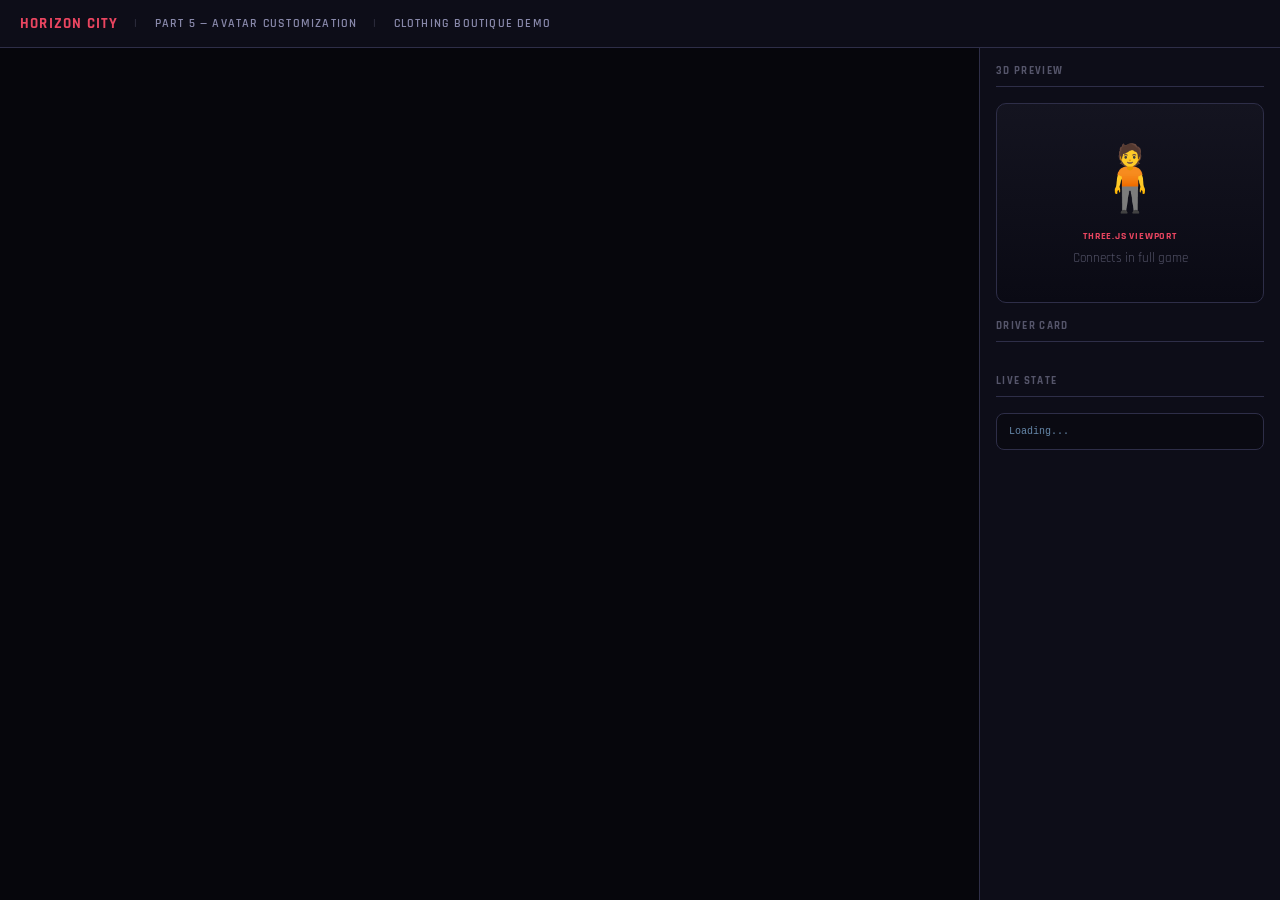
==== demo.html @ 3316817a "Add files via upload" ====
<!DOCTYPE html>
<html lang="en">
<head>
  <meta charset="UTF-8">
  <meta name="viewport" content="width=device-width, initial-scale=1.0">
  <title>Horizon City — Part 5: Avatar Customization Demo</title>
  <link rel="preconnect" href="https://fonts.googleapis.com">
  <link rel="preconnect" href="https://fonts.gstatic.com" crossorigin>
  <link href="https://fonts.googleapis.com/css2?family=Rajdhani:wght@400;500;600;700&display=swap" rel="stylesheet">
  <link rel="stylesheet" href="../css/avatar.css">
  <style>
    *, *::before, *::after { box-sizing: border-box; margin: 0; padding: 0; }
    html, body {
      background: #06060c;
      height: 100%;
      font-family: 'Rajdhani', sans-serif;
      color: #f0f0f8;
    }
    body {
      display: grid;
      grid-template-columns: 1fr 300px;
      grid-template-rows: 48px 1fr;
      height: 100vh;
      overflow: hidden;
    }

    /* Top bar */
    .topbar {
      grid-column: 1 / 3;
      background: #0d0d18;
      border-bottom: 1px solid #2e2e48;
      display: flex;
      align-items: center;
      gap: 16px;
      padding: 0 20px;
      font-size: 12px;
      font-weight: 600;
      letter-spacing: 0.1em;
      text-transform: uppercase;
      color: #8888aa;
    }
    .topbar-logo { color: #e94560; font-size: 15px; font-weight: 700; }
    .topbar-sep { opacity: 0.3; }

    /* Boutique panel */
    #boutique-container {
      grid-column: 1;
      grid-row: 2;
      overflow: hidden;
      border-right: 1px solid #2e2e48;
    }

    /* Sidebar preview */
    .preview-sidebar {
      grid-column: 2;
      grid-row: 2;
      background: #0d0d18;
      display: flex;
      flex-direction: column;
      padding: 16px;
      gap: 16px;
      overflow-y: auto;
    }
    .preview-sidebar h3 {
      font-size: 11px;
      font-weight: 700;
      letter-spacing: 0.12em;
      text-transform: uppercase;
      color: #55556a;
      border-bottom: 1px solid #2e2e48;
      padding-bottom: 8px;
    }

    /* 3D viewport placeholder */
    .avatar-viewport {
      background: linear-gradient(180deg, #141420 0%, #0a0a14 100%);
      border: 1px solid #2e2e48;
      border-radius: 10px;
      height: 200px;
      display: flex;
      flex-direction: column;
      align-items: center;
      justify-content: center;
      gap: 8px;
      color: #55556a;
      font-size: 13px;
      text-align: center;
    }
    .avatar-viewport .figure { font-size: 64px; }
    .viewport-label {
      font-size: 10px;
      letter-spacing: 0.08em;
      text-transform: uppercase;
      color: #e94560;
      font-weight: 700;
    }

    /* State dump */
    #state-dump {
      background: #0a0a12;
      border: 1px solid #2e2e48;
      border-radius: 8px;
      color: #6688aa;
      font-family: 'Courier New', monospace;
      font-size: 10px;
      line-height: 1.5;
      max-height: 300px;
      overflow-y: auto;
      padding: 10px 12px;
      white-space: pre-wrap;
      word-break: break-all;
    }

    /* Driver card preview in sidebar */
    #dc-preview-sidebar .driver-card { width: 100%; }
  </style>
</head>
<body>

  <div class="topbar">
    <span class="topbar-logo">HORIZON CITY</span>
    <span class="topbar-sep">|</span>
    <span>Part 5 — Avatar Customization</span>
    <span class="topbar-sep">|</span>
    <span>Clothing Boutique Demo</span>
  </div>

  <div id="boutique-container"></div>

  <div class="preview-sidebar">
    <h3>3D Preview</h3>
    <div class="avatar-viewport">
      <div class="figure">🧍</div>
      <div class="viewport-label">Three.js Viewport</div>
      <div>Connects in full game</div>
    </div>

    <h3>Driver Card</h3>
    <div id="dc-preview-sidebar"></div>

    <h3>Live State</h3>
    <div id="state-dump">Loading...</div>
  </div>

  <!-- Load as ES modules -->
  <script type="module">
    import { AvatarUI }      from './AvatarUI.js';
    import { renderDriverCard } from './DriverCard.js';
    import { avatarSystem }  from './AvatarSystem.js';

    // Mount boutique UI
    const boutique = new AvatarUI({
      container: document.getElementById('boutique-container'),
      onClose: () => console.log('Close requested'),
      onPreview: (state) => {
        // Update sidebar driver card
        renderDriverCard(document.getElementById('dc-preview-sidebar'));
        // Update state dump
        const dump = {
          name:       state.driverName,
          pronouns:   state.pronouns,
          bodyType:   state.bodyType,
          skin:       state.skinTone,
          hair:       `${state.hairStyle} / ${state.hairColor}`,
          equipped:   state.equipped,
          stickers:   state.activeStickers,
          outfits:    state.outfitSlots.filter(Boolean).length + ' saved',
        };
        document.getElementById('state-dump').textContent =
          JSON.stringify(dump, null, 2);
      },
    });

    // Initial render
    renderDriverCard(document.getElementById('dc-preview-sidebar'));
    const s = avatarSystem.state;
    document.getElementById('state-dump').textContent =
      JSON.stringify({ name: s.driverName, equipped: s.equipped }, null, 2);
  </script>

</body>
</html>
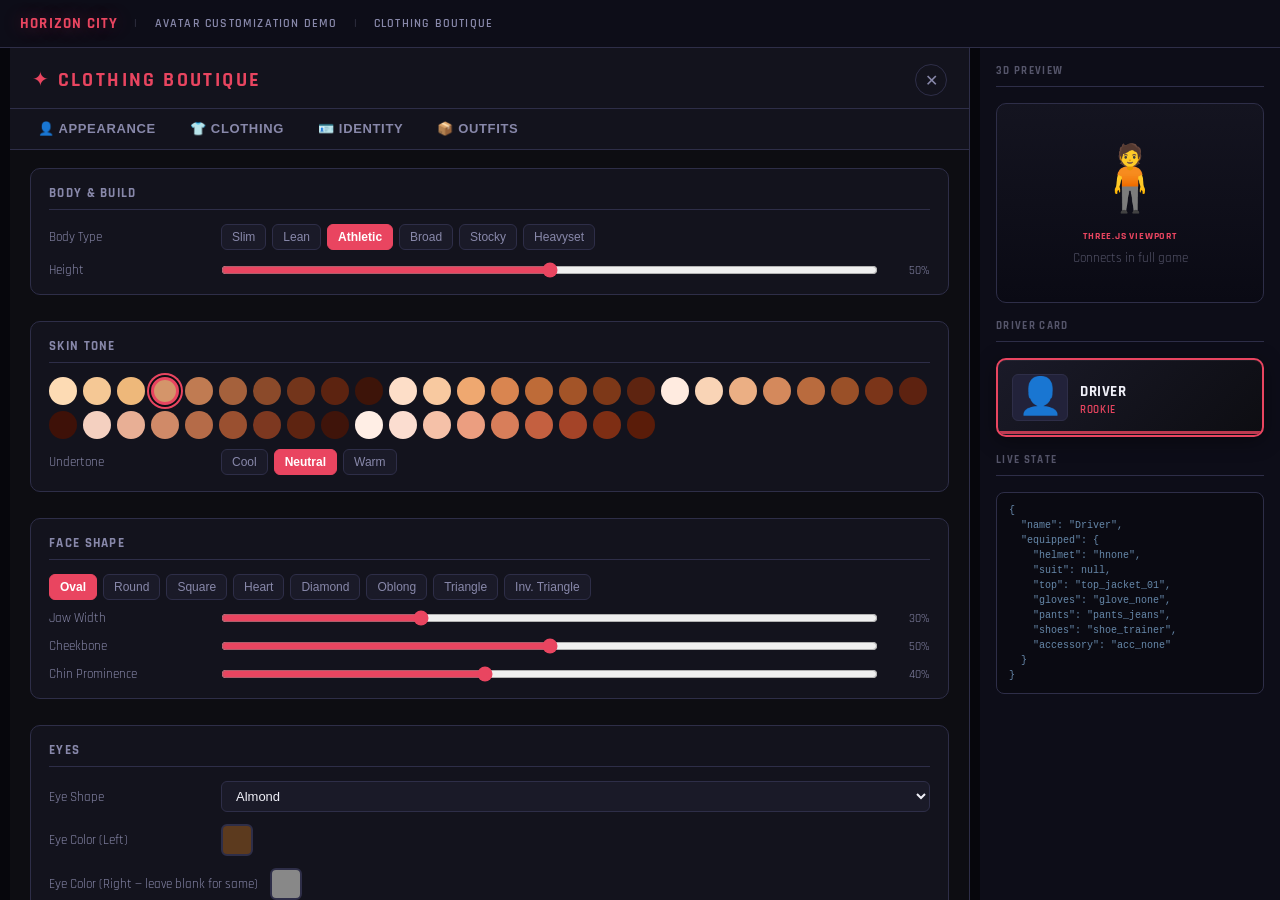
==== commit df7800a8: "connect to html" ====
--- a/demo.html
+++ b/demo.html
@@ -3,11 +3,12 @@
 <head>
   <meta charset="UTF-8">
   <meta name="viewport" content="width=device-width, initial-scale=1.0">
-  <title>Horizon City — Part 5: Avatar Customization Demo</title>
+  <title>Horizon City — Avatar Customization Demo</title>
   <link rel="preconnect" href="https://fonts.googleapis.com">
   <link rel="preconnect" href="https://fonts.gstatic.com" crossorigin>
   <link href="https://fonts.googleapis.com/css2?family=Rajdhani:wght@400;500;600;700&display=swap" rel="stylesheet">
-  <link rel="stylesheet" href="../css/avatar.css">
+  <!-- FIXED: was ../css/avatar.css — paths are relative to the root folder -->
+  <link rel="stylesheet" href="css/avatar.css">
   <style>
     *, *::before, *::after { box-sizing: border-box; margin: 0; padding: 0; }
     html, body {
@@ -39,8 +40,8 @@
       text-transform: uppercase;
       color: #8888aa;
     }
-    .topbar-logo { color: #e94560; font-size: 15px; font-weight: 700; }
-    .topbar-sep { opacity: 0.3; }
+    .topbar-logo { color: #e94560; font-size: 15px; font-weight: 700; text-shadow: 0 0 18px rgba(233,69,96,0.4); }
+    .topbar-sep  { opacity: 0.3; }
 
     /* Boutique panel */
     #boutique-container {
@@ -111,18 +112,45 @@
       word-break: break-all;
     }
 
-    /* Driver card preview in sidebar */
     #dc-preview-sidebar .driver-card { width: 100%; }
+
+    /* Error banner shown if modules fail to load */
+    #demo-error {
+      display: none;
+      position: fixed;
+      inset: 0;
+      background: #06060c;
+      color: #e94560;
+      font-family: 'Rajdhani', sans-serif;
+      font-size: 14px;
+      display: flex;
+      flex-direction: column;
+      align-items: center;
+      justify-content: center;
+      gap: 12px;
+      text-align: center;
+      padding: 40px;
+      z-index: 999;
+    }
+    #demo-error h2 { font-size: 24px; }
+    #demo-error code {
+      background: #0d0d18;
+      border: 1px solid #2e2e48;
+      border-radius: 6px;
+      padding: 8px 16px;
+      color: #8888aa;
+      font-size: 12px;
+    }
   </style>
 </head>
 <body>
 
   <div class="topbar">
-    <span class="topbar-logo">HORIZON CITY</span>
+    <span class="topbar-logo">Horizon City</span>
     <span class="topbar-sep">|</span>
-    <span>Part 5 — Avatar Customization</span>
+    <span>Avatar Customization Demo</span>
     <span class="topbar-sep">|</span>
-    <span>Clothing Boutique Demo</span>
+    <span>Clothing Boutique</span>
   </div>
 
   <div id="boutique-container"></div>
@@ -139,32 +167,48 @@
     <div id="dc-preview-sidebar"></div>
 
     <h3>Live State</h3>
-    <div id="state-dump">Loading...</div>
+    <div id="state-dump">Loading…</div>
   </div>
 
-  <!-- Load as ES modules -->
+  <!--
+    FIXED IMPORTS — all paths are now relative to the root car-game-deploy folder.
+    Original demo had ./AvatarUI.js etc. which broke when served from this directory.
+  -->
   <script type="module">
-    import { AvatarUI }      from './AvatarUI.js';
-    import { renderDriverCard } from './DriverCard.js';
-    import { avatarSystem }  from './AvatarSystem.js';
+    // Wrap in try/catch so a missing file shows a human-readable error
+    let AvatarUI, renderDriverCard, avatarSystem;
+    try {
+      // FIXED: was ./AvatarUI.js  — correct path is ./js/ui/AvatarUI.js
+      ({ AvatarUI }          = await import('./js/ui/AvatarUI.js'));
+      // FIXED: was ./DriverCard.js
+      ({ renderDriverCard }  = await import('./js/ui/DriverCard.js'));
+      // FIXED: was ./AvatarSystem.js
+      ({ avatarSystem }      = await import('./js/avatar/AvatarSystem.js'));
+    } catch (err) {
+      console.error('[demo] Module load failed:', err);
+      document.getElementById('state-dump').textContent =
+        '⚠ Module load error — see browser console.\n\n' + err.message;
+      throw err; // stop execution
+    }
 
     // Mount boutique UI
     const boutique = new AvatarUI({
       container: document.getElementById('boutique-container'),
-      onClose: () => console.log('Close requested'),
+      onClose:   () => console.log('[demo] Close requested'),
       onPreview: (state) => {
         // Update sidebar driver card
         renderDriverCard(document.getElementById('dc-preview-sidebar'));
+
         // Update state dump
         const dump = {
-          name:       state.driverName,
-          pronouns:   state.pronouns,
-          bodyType:   state.bodyType,
-          skin:       state.skinTone,
-          hair:       `${state.hairStyle} / ${state.hairColor}`,
-          equipped:   state.equipped,
-          stickers:   state.activeStickers,
-          outfits:    state.outfitSlots.filter(Boolean).length + ' saved',
+          name:     state.driverName,
+          pronouns: state.pronouns,
+          bodyType: state.bodyType,
+          skin:     state.skinTone,
+          hair:     `${state.hairStyle} / ${state.hairColor}`,
+          equipped: state.equipped,
+          stickers: state.activeStickers,
+          outfits:  state.outfitSlots.filter(Boolean).length + ' saved',
         };
         document.getElementById('state-dump').textContent =
           JSON.stringify(dump, null, 2);
--- a/css/avatar.css
+++ b/css/avatar.css
@@ -0,0 +1,839 @@
+/* ============================================================
+   PART 5 — Avatar Customization
+   avatar.css — Clothing Boutique, Driver Card, Colour Picker
+   ============================================================ */
+
+/* ── Design Tokens ──────────────────────────────────────────── */
+:root {
+  --av-bg:          #0d0d12;
+  --av-surface:     #13131d;
+  --av-surface2:    #1a1a28;
+  --av-surface3:    #22223a;
+  --av-border:      #2e2e48;
+  --av-accent:      #e94560;
+  --av-accent-dim:  #9b2e40;
+  --av-text:        #f0f0f8;
+  --av-text-dim:    #8888aa;
+  --av-text-muted:  #55556a;
+  --av-radius:      10px;
+  --av-radius-sm:   6px;
+  --av-transition:  0.18s ease;
+
+  --rarity-common:    #9e9e9e;
+  --rarity-rare:      #2196f3;
+  --rarity-epic:      #9c27b0;
+  --rarity-legendary: #ff9800;
+}
+
+/* ── Base panel ─────────────────────────────────────────────── */
+.avatar-ui {
+  position: relative;
+  display: flex;
+  flex-direction: column;
+  width: 100%;
+  height: 100%;
+  max-width: 960px;
+  margin: 0 auto;
+  background: var(--av-bg);
+  color: var(--av-text);
+  font-family: 'Rajdhani', 'Segoe UI', system-ui, sans-serif;
+  font-size: 15px;
+  overflow: hidden;
+}
+
+/* ── Header ─────────────────────────────────────────────────── */
+.avatar-ui__header {
+  display: flex;
+  align-items: center;
+  justify-content: space-between;
+  padding: 16px 22px 12px;
+  background: var(--av-surface);
+  border-bottom: 1px solid var(--av-border);
+  flex-shrink: 0;
+}
+
+.avatar-ui__header h2 {
+  font-size: 20px;
+  font-weight: 700;
+  letter-spacing: 0.12em;
+  color: var(--av-accent);
+  margin: 0;
+  text-transform: uppercase;
+}
+
+.avatar-ui__close {
+  background: none;
+  border: 1px solid var(--av-border);
+  color: var(--av-text-dim);
+  width: 32px; height: 32px;
+  border-radius: 50%;
+  cursor: pointer;
+  font-size: 16px;
+  transition: var(--av-transition);
+  display: flex; align-items: center; justify-content: center;
+}
+.avatar-ui__close:hover { background: var(--av-accent); border-color: var(--av-accent); color: #fff; }
+
+/* ── Tab bar ────────────────────────────────────────────────── */
+.avatar-ui__tabs {
+  display: flex;
+  gap: 2px;
+  background: var(--av-surface);
+  border-bottom: 1px solid var(--av-border);
+  padding: 0 12px;
+  flex-shrink: 0;
+}
+
+.avatar-ui__tab {
+  background: none;
+  border: none;
+  border-bottom: 3px solid transparent;
+  color: var(--av-text-dim);
+  cursor: pointer;
+  font-size: 13px;
+  font-weight: 600;
+  letter-spacing: 0.05em;
+  padding: 12px 16px 10px;
+  text-transform: uppercase;
+  transition: var(--av-transition);
+}
+.avatar-ui__tab:hover { color: var(--av-text); }
+.avatar-ui__tab.active {
+  color: var(--av-accent);
+  border-bottom-color: var(--av-accent);
+}
+
+/* ── Content area ───────────────────────────────────────────── */
+.avatar-ui__content {
+  flex: 1;
+  overflow-y: auto;
+  padding: 18px 20px;
+  scrollbar-width: thin;
+  scrollbar-color: var(--av-surface3) transparent;
+}
+.avatar-ui__content::-webkit-scrollbar { width: 6px; }
+.avatar-ui__content::-webkit-scrollbar-thumb { background: var(--av-surface3); border-radius: 3px; }
+
+/* ── Sections ───────────────────────────────────────────────── */
+.avatar-ui__section {
+  margin-bottom: 26px;
+  padding: 16px 18px;
+  background: var(--av-surface);
+  border: 1px solid var(--av-border);
+  border-radius: var(--av-radius);
+}
+
+.section-title {
+  font-size: 13px;
+  font-weight: 700;
+  letter-spacing: 0.1em;
+  text-transform: uppercase;
+  color: var(--av-text-dim);
+  margin: 0 0 14px;
+  padding-bottom: 8px;
+  border-bottom: 1px solid var(--av-border);
+}
+
+/* ── Form rows ──────────────────────────────────────────────── */
+.form-row {
+  display: flex;
+  align-items: center;
+  gap: 12px;
+  margin-bottom: 12px;
+  flex-wrap: wrap;
+}
+.form-row label {
+  font-size: 13px;
+  color: var(--av-text-dim);
+  min-width: 160px;
+  flex-shrink: 0;
+}
+.form-row:last-child { margin-bottom: 0; }
+
+/* Sliders */
+.slider-row input[type=range] {
+  flex: 1;
+  min-width: 100px;
+  accent-color: var(--av-accent);
+  cursor: pointer;
+}
+.slider-value {
+  font-size: 12px;
+  color: var(--av-text-dim);
+  min-width: 40px;
+  text-align: right;
+}
+
+/* Select */
+.form-select {
+  background: var(--av-surface2);
+  border: 1px solid var(--av-border);
+  color: var(--av-text);
+  border-radius: var(--av-radius-sm);
+  padding: 6px 10px;
+  font-size: 13px;
+  cursor: pointer;
+  flex: 1;
+  min-width: 120px;
+}
+.form-select:focus { outline: none; border-color: var(--av-accent); }
+
+/* Text input */
+.form-input {
+  background: var(--av-surface2);
+  border: 1px solid var(--av-border);
+  color: var(--av-text);
+  border-radius: var(--av-radius-sm);
+  padding: 6px 10px;
+  font-size: 14px;
+  flex: 1;
+}
+.form-input:focus { outline: none; border-color: var(--av-accent); }
+
+/* Radio buttons (inline) */
+.radio-group {
+  display: flex;
+  flex-wrap: wrap;
+  gap: 6px;
+}
+.radio-btn {
+  background: var(--av-surface2);
+  border: 1px solid var(--av-border);
+  border-radius: var(--av-radius-sm);
+  color: var(--av-text-dim);
+  cursor: pointer;
+  font-size: 12px;
+  padding: 5px 10px;
+  transition: var(--av-transition);
+}
+.radio-btn:hover { border-color: var(--av-accent-dim); color: var(--av-text); }
+.radio-btn.active {
+  background: var(--av-accent);
+  border-color: var(--av-accent);
+  color: #fff;
+  font-weight: 600;
+}
+
+/* Radio grid (larger options, e.g. hair styles) */
+.radio-grid {
+  display: flex;
+  flex-wrap: wrap;
+  gap: 6px;
+  margin-bottom: 10px;
+}
+.radio-grid-btn {
+  background: var(--av-surface2);
+  border: 1px solid var(--av-border);
+  border-radius: var(--av-radius-sm);
+  color: var(--av-text-dim);
+  cursor: pointer;
+  font-size: 12px;
+  padding: 5px 10px;
+  transition: var(--av-transition);
+}
+.radio-grid-btn:hover { border-color: var(--av-accent-dim); color: var(--av-text); }
+.radio-grid-btn.active {
+  background: var(--av-accent);
+  border-color: var(--av-accent);
+  color: #fff;
+  font-weight: 600;
+}
+
+/* Skin swatch grid */
+.swatch-grid {
+  display: flex;
+  flex-wrap: wrap;
+  gap: 6px;
+  margin-bottom: 10px;
+}
+.skin-swatch {
+  width: 28px; height: 28px;
+  border-radius: 50%;
+  border: 3px solid transparent;
+  cursor: pointer;
+  transition: var(--av-transition);
+}
+.skin-swatch:hover { transform: scale(1.2); }
+.skin-swatch.active {
+  border-color: var(--av-accent);
+  box-shadow: 0 0 0 2px var(--av-bg), 0 0 0 4px var(--av-accent);
+}
+
+/* Colour swatch button */
+.color-swatch-btn {
+  width: 32px; height: 32px;
+  border-radius: var(--av-radius-sm);
+  border: 2px solid var(--av-border);
+  cursor: pointer;
+  transition: var(--av-transition);
+  flex-shrink: 0;
+}
+.color-swatch-btn:hover {
+  border-color: var(--av-accent);
+  transform: scale(1.1);
+}
+
+/* ── Clothing layout ─────────────────────────────────────────── */
+.avatar-ui__clothing-layout {
+  display: grid;
+  grid-template-columns: 200px 1fr;
+  gap: 16px;
+  height: 100%;
+}
+
+.avatar-ui__slot-sidebar {
+  display: flex;
+  flex-direction: column;
+  gap: 4px;
+  background: var(--av-surface);
+  border: 1px solid var(--av-border);
+  border-radius: var(--av-radius);
+  padding: 8px;
+  height: fit-content;
+}
+
+.avatar-ui__slot-btn {
+  background: none;
+  border: 1px solid transparent;
+  border-radius: var(--av-radius-sm);
+  color: var(--av-text-dim);
+  cursor: pointer;
+  display: grid;
+  grid-template-columns: 24px 1fr;
+  grid-template-rows: auto auto;
+  gap: 0 8px;
+  padding: 8px 10px;
+  text-align: left;
+  transition: var(--av-transition);
+}
+.avatar-ui__slot-btn:hover { background: var(--av-surface2); color: var(--av-text); }
+.avatar-ui__slot-btn.active {
+  background: var(--av-surface2);
+  border-color: var(--av-accent);
+  color: var(--av-text);
+}
+.slot-icon { grid-row: 1 / 3; font-size: 20px; display: flex; align-items: center; }
+.slot-name { font-size: 13px; font-weight: 600; text-transform: uppercase; letter-spacing: 0.05em; }
+.slot-equipped { font-size: 11px; color: var(--av-text-muted); }
+
+.avatar-ui__item-panel {
+  display: flex;
+  flex-direction: column;
+  gap: 16px;
+}
+
+/* Item grid */
+.avatar-ui__item-grid {
+  display: grid;
+  grid-template-columns: repeat(auto-fill, minmax(140px, 1fr));
+  gap: 10px;
+}
+
+.avatar-ui__item-card {
+  background: var(--av-surface);
+  border: 1px solid var(--av-border);
+  border-radius: var(--av-radius);
+  cursor: pointer;
+  display: flex;
+  flex-direction: column;
+  gap: 6px;
+  padding: 10px;
+  position: relative;
+  transition: var(--av-transition);
+  overflow: hidden;
+}
+.avatar-ui__item-card:hover { border-color: var(--av-accent-dim); transform: translateY(-2px); }
+.avatar-ui__item-card.equipped {
+  border-color: var(--av-accent);
+  box-shadow: 0 0 12px rgba(233,69,96,0.3);
+}
+.avatar-ui__item-card.locked { opacity: 0.5; cursor: default; }
+.avatar-ui__item-card.locked:hover { transform: none; border-color: var(--av-border); }
+
+.item-rarity {
+  height: 3px;
+  border-radius: 2px;
+  margin: -10px -10px 0;
+}
+.item-name {
+  font-size: 13px;
+  font-weight: 600;
+  color: var(--av-text);
+  margin-top: 6px;
+  line-height: 1.3;
+}
+.item-meta {
+  font-size: 11px;
+  color: var(--av-text-dim);
+}
+.item-action-btn {
+  background: var(--av-surface2);
+  border: 1px solid var(--av-border);
+  border-radius: var(--av-radius-sm);
+  color: var(--av-text);
+  cursor: pointer;
+  font-size: 11px;
+  font-weight: 600;
+  padding: 5px 8px;
+  transition: var(--av-transition);
+  margin-top: auto;
+  text-align: center;
+}
+.item-action-btn:hover:not(:disabled) {
+  background: var(--av-accent);
+  border-color: var(--av-accent);
+  color: #fff;
+}
+.item-action-btn:disabled {
+  opacity: 0.6;
+  cursor: default;
+  background: var(--av-surface3);
+}
+
+/* Colour zones */
+.avatar-ui__color-zones {
+  background: var(--av-surface);
+  border: 1px solid var(--av-border);
+  border-radius: var(--av-radius);
+  padding: 14px 16px;
+}
+.avatar-ui__color-zones h4 {
+  font-size: 13px;
+  font-weight: 700;
+  letter-spacing: 0.08em;
+  text-transform: uppercase;
+  color: var(--av-text-dim);
+  margin: 0 0 12px;
+}
+.color-zone-grid {
+  display: grid;
+  grid-template-columns: repeat(auto-fill, minmax(180px, 1fr));
+  gap: 10px;
+}
+.color-zone-row {
+  display: flex;
+  align-items: center;
+  justify-content: space-between;
+  background: var(--av-surface2);
+  border-radius: var(--av-radius-sm);
+  padding: 8px 10px;
+}
+.color-zone-row span {
+  font-size: 13px;
+  color: var(--av-text-dim);
+}
+
+/* ── Identity tab ─────────────────────────────────────────────── */
+.sticker-picker {
+  display: flex;
+  flex-wrap: wrap;
+  gap: 8px;
+}
+.sticker-btn {
+  background: var(--av-surface2);
+  border: 2px solid var(--av-border);
+  border-radius: 20px;
+  color: var(--av-text-dim);
+  cursor: pointer;
+  font-size: 13px;
+  padding: 5px 12px;
+  transition: var(--av-transition);
+}
+.sticker-btn:hover:not(.locked) { border-color: var(--av-accent-dim); color: var(--av-text); }
+.sticker-btn.active { background: var(--av-accent); border-color: var(--av-accent); color: #fff; }
+.sticker-btn.locked { opacity: 0.4; cursor: default; }
+
+/* Driver card preview */
+.driver-card-preview-wrap {
+  padding: 16px 18px;
+  background: var(--av-surface);
+  border: 1px solid var(--av-border);
+  border-radius: var(--av-radius);
+}
+.driver-card-preview-wrap h4 {
+  font-size: 13px; font-weight: 700; letter-spacing: 0.08em;
+  text-transform: uppercase; color: var(--av-text-dim);
+  margin: 0 0 14px;
+}
+
+/* ── Driver Card ──────────────────────────────────────────────── */
+.driver-card {
+  display: grid;
+  grid-template-columns: 56px 1fr;
+  grid-template-rows: auto auto auto;
+  gap: 0 12px;
+  padding: 14px;
+  border-radius: var(--av-radius);
+  border: 2px solid var(--card-accent, var(--av-accent));
+  position: relative;
+  overflow: hidden;
+  width: 260px;
+  background: var(--av-surface2);
+  box-shadow: 0 4px 20px rgba(0,0,0,0.4), inset 0 1px 0 rgba(255,255,255,0.05);
+}
+.driver-card--compact {
+  width: 200px;
+  padding: 10px;
+  grid-template-columns: 40px 1fr;
+}
+
+/* Background themes */
+.driver-card.theme-asphalt { background: linear-gradient(135deg, #1a1a28 0%, #0d0d12 100%); }
+.driver-card.theme-city    { background: linear-gradient(135deg, #0a1628 0%, #1a2a4a 60%, #0a0a18 100%); }
+.driver-card.theme-sunset  { background: linear-gradient(135deg, #2a1020 0%, #4a1a28 50%, #1a0a08 100%); }
+.driver-card.theme-neon    { background: linear-gradient(135deg, #0a0a1a 0%, #1a0a2a 60%, #0a1a2a 100%); }
+.driver-card.theme-gold    { background: linear-gradient(135deg, #1a1400 0%, #2a2000 60%, #0a0800 100%); }
+.driver-card.theme-carbon  { background: repeating-linear-gradient(45deg, #1a1a1a, #1a1a1a 3px, #141414 3px, #141414 6px); }
+.driver-card.theme-podium  { background: linear-gradient(135deg, #0a1a0a 0%, #1a2a1a 60%, #0a0a12 100%); }
+.driver-card.theme-legend  { background: linear-gradient(135deg, #1a1400 0%, #2a2410 50%, #1a1a2a 100%); }
+.driver-card.theme-dawn    { background: linear-gradient(135deg, #1a0a1a 0%, #2a1020 60%, #0a1020 100%); }
+.driver-card.theme-storm   { background: linear-gradient(135deg, #0a0a2a 0%, #1a1a3a 60%, #0a1420 100%); }
+
+.dc-flag {
+  grid-column: 2;
+  grid-row: 1;
+  display: flex;
+  justify-content: flex-end;
+  align-items: flex-start;
+  margin-bottom: 4px;
+}
+.dc-flag img { width: 24px; height: 18px; border-radius: 2px; }
+
+.dc-avatar {
+  grid-column: 1;
+  grid-row: 1 / 4;
+  display: flex;
+  align-items: center;
+  justify-content: center;
+  font-size: 36px;
+  background: var(--av-surface3);
+  border-radius: var(--av-radius-sm);
+  border: 1px solid var(--av-border);
+  position: relative;
+}
+.driver-card--compact .dc-avatar { font-size: 26px; }
+
+.dc-level {
+  position: absolute;
+  bottom: -6px;
+  left: 50%;
+  transform: translateX(-50%);
+  background: var(--card-accent, var(--av-accent));
+  border-radius: 10px;
+  font-size: 9px;
+  font-weight: 700;
+  letter-spacing: 0.05em;
+  padding: 2px 5px;
+  color: #fff;
+  white-space: nowrap;
+}
+
+.dc-info {
+  grid-column: 2;
+  grid-row: 2;
+  display: flex;
+  flex-direction: column;
+  gap: 2px;
+}
+.dc-name {
+  font-size: 15px;
+  font-weight: 700;
+  color: var(--av-text);
+  letter-spacing: 0.04em;
+  text-transform: uppercase;
+}
+.driver-card--compact .dc-name { font-size: 13px; }
+.dc-title {
+  font-size: 11px;
+  color: var(--card-accent, var(--av-accent));
+  font-weight: 600;
+  letter-spacing: 0.06em;
+  text-transform: uppercase;
+}
+.dc-car {
+  font-size: 11px;
+  color: var(--av-text-dim);
+  margin-top: 2px;
+}
+
+.dc-stickers {
+  grid-column: 2;
+  grid-row: 3;
+  display: flex;
+  flex-wrap: wrap;
+  gap: 4px;
+  margin-top: 4px;
+}
+.dc-sticker-chip {
+  background: rgba(255,255,255,0.06);
+  border: 1px solid rgba(255,255,255,0.1);
+  border-radius: 10px;
+  font-size: 10px;
+  padding: 2px 6px;
+  color: var(--av-text-dim);
+}
+
+.dc-accent-bar {
+  grid-column: 1 / 3;
+  height: 3px;
+  background: var(--card-accent, var(--av-accent));
+  border-radius: 0 0 var(--av-radius-sm) var(--av-radius-sm);
+  margin: 10px -14px -14px;
+  opacity: 0.8;
+}
+
+/* ── Race Lineup ──────────────────────────────────────────────── */
+.race-lineup {
+  display: flex;
+  flex-direction: column;
+  gap: 8px;
+}
+.race-lineup-slot {
+  display: flex;
+  align-items: center;
+  gap: 12px;
+}
+.race-pos {
+  font-size: 20px;
+  font-weight: 800;
+  color: var(--av-text-dim);
+  min-width: 36px;
+  text-align: center;
+  letter-spacing: -0.02em;
+}
+
+/* ── Outfits tab ──────────────────────────────────────────────── */
+.outfit-actions {
+  display: flex;
+  gap: 10px;
+  margin-bottom: 16px;
+}
+.outfit-slots-grid {
+  display: grid;
+  grid-template-columns: repeat(auto-fill, minmax(160px, 1fr));
+  gap: 10px;
+}
+.outfit-slot-card {
+  background: var(--av-surface);
+  border: 1px solid var(--av-border);
+  border-radius: var(--av-radius);
+  padding: 12px;
+  display: flex;
+  flex-direction: column;
+  gap: 8px;
+  min-height: 90px;
+}
+.outfit-slot-card.empty {
+  border-style: dashed;
+  opacity: 0.7;
+}
+.outfit-slot-name {
+  font-size: 14px;
+  font-weight: 600;
+  color: var(--av-text);
+}
+.outfit-slot-empty {
+  font-size: 12px;
+  color: var(--av-text-muted);
+}
+.outfit-slot-btns {
+  display: flex;
+  gap: 6px;
+  margin-top: auto;
+}
+.outfit-slot-btns button {
+  flex: 1;
+  background: var(--av-surface2);
+  border: 1px solid var(--av-border);
+  border-radius: var(--av-radius-sm);
+  color: var(--av-text);
+  cursor: pointer;
+  font-size: 11px;
+  font-weight: 600;
+  padding: 5px 8px;
+  transition: var(--av-transition);
+}
+.outfit-slot-btns button:hover { background: var(--av-accent); border-color: var(--av-accent); color: #fff; }
+.outfit-slot-btns .btn-danger:hover { background: #c0392b; border-color: #c0392b; }
+
+/* ── Color picker overlay ─────────────────────────────────────── */
+.color-picker-overlay {
+  position: absolute;
+  inset: 0;
+  background: rgba(0,0,0,0.7);
+  display: flex;
+  align-items: center;
+  justify-content: center;
+  z-index: 100;
+  backdrop-filter: blur(4px);
+}
+.color-picker-overlay.hidden { display: none; }
+
+.color-picker-panel {
+  background: var(--av-surface);
+  border: 1px solid var(--av-border);
+  border-radius: var(--av-radius);
+  padding: 20px;
+  display: flex;
+  flex-direction: column;
+  gap: 12px;
+  width: 280px;
+  box-shadow: 0 20px 60px rgba(0,0,0,0.6);
+}
+.color-picker-title {
+  font-size: 14px;
+  font-weight: 700;
+  text-transform: uppercase;
+  letter-spacing: 0.08em;
+  color: var(--av-accent);
+  margin: 0;
+}
+.color-picker-preview {
+  height: 50px;
+  border-radius: var(--av-radius-sm);
+  border: 1px solid var(--av-border);
+  transition: background 0.1s;
+}
+.color-picker-native {
+  width: 100%;
+  height: 40px;
+  border: 1px solid var(--av-border);
+  border-radius: var(--av-radius-sm);
+  cursor: pointer;
+  background: none;
+  padding: 2px;
+}
+.color-picker-presets {
+  display: flex;
+  flex-wrap: wrap;
+  gap: 5px;
+}
+.cp-swatch {
+  width: 22px; height: 22px;
+  border-radius: var(--av-radius-sm);
+  border: 1px solid rgba(255,255,255,0.1);
+  cursor: pointer;
+  transition: transform 0.12s;
+}
+.cp-swatch:hover { transform: scale(1.25); border-color: rgba(255,255,255,0.4); }
+
+.color-picker-hex-row {
+  display: flex;
+  align-items: center;
+  gap: 8px;
+}
+.color-picker-hex-row label {
+  font-size: 12px;
+  color: var(--av-text-dim);
+  min-width: 30px;
+}
+.color-picker-hex {
+  flex: 1;
+  background: var(--av-surface2);
+  border: 1px solid var(--av-border);
+  border-radius: var(--av-radius-sm);
+  color: var(--av-text);
+  font-family: monospace;
+  font-size: 13px;
+  padding: 5px 8px;
+  text-transform: uppercase;
+}
+.color-picker-hex:focus { outline: none; border-color: var(--av-accent); }
+
+.color-picker-btns {
+  display: flex;
+  gap: 8px;
+}
+.color-picker-btns button {
+  flex: 1;
+  border-radius: var(--av-radius-sm);
+  border: 1px solid var(--av-border);
+  cursor: pointer;
+  font-size: 13px;
+  font-weight: 600;
+  padding: 8px;
+  transition: var(--av-transition);
+}
+.color-picker-confirm {
+  background: var(--av-accent);
+  border-color: var(--av-accent) !important;
+  color: #fff;
+}
+.color-picker-confirm:hover { background: #c73350; }
+.color-picker-cancel {
+  background: var(--av-surface2);
+  color: var(--av-text-dim);
+}
+.color-picker-cancel:hover { background: var(--av-surface3); color: var(--av-text); }
+
+/* ── Buttons ──────────────────────────────────────────────────── */
+.btn-primary {
+  background: var(--av-accent);
+  border: none;
+  border-radius: var(--av-radius-sm);
+  color: #fff;
+  cursor: pointer;
+  font-size: 13px;
+  font-weight: 700;
+  letter-spacing: 0.05em;
+  padding: 9px 18px;
+  text-transform: uppercase;
+  transition: var(--av-transition);
+}
+.btn-primary:hover { background: #c73350; transform: translateY(-1px); }
+
+.btn-danger {
+  background: var(--av-surface2);
+  border: 1px solid #c0392b44;
+  border-radius: var(--av-radius-sm);
+  color: #e74c3c;
+  cursor: pointer;
+  font-size: 12px;
+  padding: 5px 10px;
+  transition: var(--av-transition);
+}
+.btn-danger:hover { background: #c0392b; color: #fff; border-color: #c0392b; }
+
+/* ── Toast ────────────────────────────────────────────────────── */
+.avatar-toast {
+  position: fixed;
+  bottom: 24px;
+  left: 50%;
+  transform: translateX(-50%) translateY(20px);
+  background: var(--av-surface2);
+  border: 1px solid var(--av-accent);
+  border-radius: 20px;
+  box-shadow: 0 8px 30px rgba(0,0,0,0.5);
+  color: var(--av-text);
+  font-size: 14px;
+  font-weight: 600;
+  opacity: 0;
+  padding: 10px 22px;
+  pointer-events: none;
+  transition: opacity 0.25s, transform 0.25s;
+  z-index: 9999;
+  white-space: nowrap;
+}
+.avatar-toast.visible {
+  opacity: 1;
+  transform: translateX(-50%) translateY(0);
+}
+
+/* ── Responsive ───────────────────────────────────────────────── */
+@media (max-width: 640px) {
+  .avatar-ui__clothing-layout {
+    grid-template-columns: 1fr;
+  }
+  .avatar-ui__slot-sidebar {
+    flex-direction: row;
+    flex-wrap: wrap;
+  }
+  .avatar-ui__slot-btn {
+    flex: 1 0 80px;
+    grid-template-columns: 20px 1fr;
+    font-size: 11px;
+  }
+  .slot-equipped { display: none; }
+  .driver-card { width: 220px; }
+  .outfit-slots-grid { grid-template-columns: repeat(2, 1fr); }
+}
